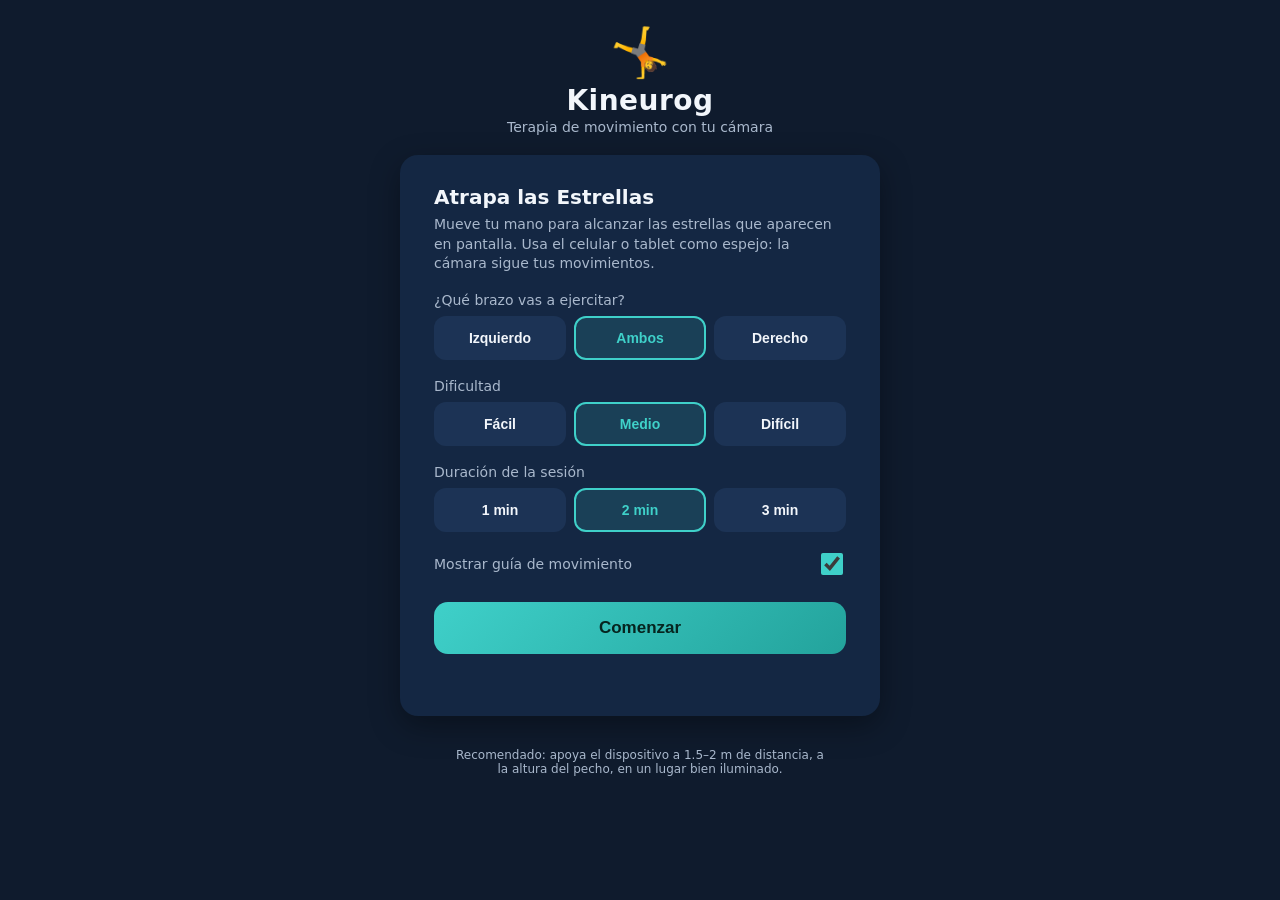
==== atrapa-estrellas/index.html @ 23242305 "Initial commit Created from https://vercel.com/new" ====
<!DOCTYPE html>
<html lang="es">
<head>
  <meta charset="UTF-8" />
  <meta name="viewport" content="width=device-width, initial-scale=1, maximum-scale=1, user-scalable=no, viewport-fit=cover" />
  <title>Kineurog · Juego de Fisioterapia</title>
  <link rel="stylesheet" href="css/style.css" />
</head>
<body>

  <!-- PANTALLA DE INICIO -->
  <section id="screen-start" class="screen active">
    <div class="brand">
      <div class="brand-logo">🤸</div>
      <h1>Kineurog</h1>
      <p class="subtitle">Terapia de movimiento con tu cámara</p>
    </div>

    <div class="panel">
      <h2>Atrapa las Estrellas</h2>
      <p class="hint">Mueve tu mano para alcanzar las estrellas que aparecen en pantalla. Usa el celular o tablet como espejo: la cámara sigue tus movimientos.</p>

      <div class="field">
        <label>¿Qué brazo vas a ejercitar?</label>
        <div class="btn-group" id="arm-group">
          <button class="opt" data-value="left">Izquierdo</button>
          <button class="opt selected" data-value="both">Ambos</button>
          <button class="opt" data-value="right">Derecho</button>
        </div>
      </div>

      <div class="field">
        <label>Dificultad</label>
        <div class="btn-group" id="difficulty-group">
          <button class="opt" data-value="easy">Fácil</button>
          <button class="opt selected" data-value="medium">Medio</button>
          <button class="opt" data-value="hard">Difícil</button>
        </div>
      </div>

      <div class="field">
        <label>Duración de la sesión</label>
        <div class="btn-group" id="duration-group">
          <button class="opt" data-value="60">1 min</button>
          <button class="opt selected" data-value="120">2 min</button>
          <button class="opt" data-value="180">3 min</button>
        </div>
      </div>

      <div class="field field-toggle">
        <label for="skeleton-toggle">Mostrar guía de movimiento</label>
        <input type="checkbox" id="skeleton-toggle" checked />
      </div>

      <button id="btn-start" class="btn-primary">Comenzar</button>
      <p id="camera-error" class="error-text"></p>
    </div>

    <p class="footer-note">Recomendado: apoya el dispositivo a 1.5–2 m de distancia, a la altura del pecho, en un lugar bien iluminado.</p>
  </section>

  <!-- PANTALLA DE JUEGO -->
  <section id="screen-game" class="screen">
    <div class="camera-wrap">
      <video id="video" playsinline autoplay muted></video>
      <canvas id="overlay"></canvas>
      <div id="loading-overlay" class="loading-overlay">
        <div class="spinner"></div>
        <p id="loading-text">Preparando la cámara…</p>
      </div>
      <div id="countdown" class="countdown hidden"></div>
    </div>

    <div class="hud">
      <div class="hud-item">
        <span class="hud-label">Puntos</span>
        <span id="hud-score" class="hud-value">0</span>
      </div>
      <div class="hud-item">
        <span class="hud-label">Aciertos</span>
        <span id="hud-hits" class="hud-value">0</span>
      </div>
      <div class="hud-item">
        <span class="hud-label">Tiempo</span>
        <span id="hud-time" class="hud-value">0:00</span>
      </div>
      <button id="btn-quit" class="btn-quit" aria-label="Salir">✕</button>
    </div>
  </section>

  <!-- PANTALLA DE RESULTADOS -->
  <section id="screen-results" class="screen">
    <div class="panel results-panel">
      <h2>¡Sesión completada!</h2>
      <div class="results-grid">
        <div class="result-card">
          <span class="result-value" id="res-score">0</span>
          <span class="result-label">Puntos</span>
        </div>
        <div class="result-card">
          <span class="result-value" id="res-accuracy">0%</span>
          <span class="result-label">Precisión</span>
        </div>
        <div class="result-card">
          <span class="result-value" id="res-hits">0</span>
          <span class="result-label">Aciertos</span>
        </div>
        <div class="result-card">
          <span class="result-value" id="res-misses">0</span>
          <span class="result-label">Fallos</span>
        </div>
        <div class="result-card wide">
          <span class="result-value" id="res-reach">0%</span>
          <span class="result-label">Amplitud de movimiento alcanzada (respecto a tu cuerpo)</span>
        </div>
      </div>
      <button id="btn-again" class="btn-primary">Jugar de nuevo</button>
      <button id="btn-menu" class="btn-secondary">Volver al menú</button>
    </div>
  </section>

  <script type="module" src="js/main.js"></script>
</body>
</html>
---- atrapa-estrellas/css/style.css ----
:root {
  --bg: #0f1b2d;
  --bg-alt: #142743;
  --primary: #3fd0c9;
  --primary-dark: #23a39c;
  --accent: #ff9f5b;
  --text: #f2f6fb;
  --text-muted: #a9b8cc;
  --success: #4ade80;
  --danger: #f87171;
  --radius: 18px;
}

* { box-sizing: border-box; }

html, body {
  margin: 0;
  padding: 0;
  height: 100%;
  background: var(--bg);
  color: var(--text);
  font-family: "Segoe UI", Roboto, system-ui, -apple-system, sans-serif;
  overflow-x: hidden;
}

body {
  min-height: 100dvh;
  display: flex;
  flex-direction: column;
}

.screen {
  display: none;
  flex-direction: column;
  align-items: center;
  min-height: 100dvh;
  width: 100%;
  padding: env(safe-area-inset-top) env(safe-area-inset-right) env(safe-area-inset-bottom) env(safe-area-inset-left);
}

.screen.active {
  display: flex;
}

/* ---------- Start screen ---------- */

.brand {
  text-align: center;
  margin-top: 28px;
}

.brand-logo {
  font-size: 48px;
  line-height: 1;
}

.brand h1 {
  margin: 8px 0 2px;
  font-size: 28px;
  letter-spacing: 0.5px;
}

.subtitle {
  margin: 0;
  color: var(--text-muted);
  font-size: 14px;
}

.panel {
  width: 100%;
  max-width: 480px;
  background: var(--bg-alt);
  border-radius: var(--radius);
  padding: 22px 20px 26px;
  margin: 20px 16px;
  box-shadow: 0 10px 30px rgba(0, 0, 0, 0.35);
}

.panel h2 {
  margin: 0 0 6px;
  font-size: 20px;
}

.hint {
  color: var(--text-muted);
  font-size: 14px;
  line-height: 1.4;
  margin: 0 0 18px;
}

.field {
  margin-bottom: 18px;
}

.field label {
  display: block;
  font-size: 14px;
  color: var(--text-muted);
  margin-bottom: 8px;
}

.field-toggle {
  display: flex;
  align-items: center;
  justify-content: space-between;
}

.field-toggle label {
  margin: 0;
}

.field-toggle input[type="checkbox"] {
  width: 22px;
  height: 22px;
  accent-color: var(--primary);
}

.btn-group {
  display: flex;
  gap: 8px;
}

.opt {
  flex: 1;
  padding: 12px 6px;
  border-radius: 12px;
  border: 2px solid transparent;
  background: #1c3355;
  color: var(--text);
  font-size: 14px;
  font-weight: 600;
  cursor: pointer;
  transition: background 0.15s, border-color 0.15s;
}

.opt.selected {
  background: rgba(63, 208, 201, 0.15);
  border-color: var(--primary);
  color: var(--primary);
}

.btn-primary {
  width: 100%;
  padding: 16px;
  border: none;
  border-radius: 14px;
  background: linear-gradient(135deg, var(--primary), var(--primary-dark));
  color: #06251f;
  font-size: 17px;
  font-weight: 700;
  cursor: pointer;
  margin-top: 6px;
}

.btn-primary:active {
  transform: scale(0.98);
}

.btn-secondary {
  width: 100%;
  padding: 14px;
  border: 2px solid #2a4468;
  border-radius: 14px;
  background: transparent;
  color: var(--text-muted);
  font-size: 15px;
  font-weight: 600;
  cursor: pointer;
  margin-top: 10px;
}

.error-text {
  color: var(--danger);
  font-size: 13px;
  text-align: center;
  min-height: 18px;
  margin: 10px 0 0;
}

.footer-note {
  color: var(--text-muted);
  font-size: 12px;
  text-align: center;
  max-width: 420px;
  padding: 0 20px 24px;
}

/* ---------- Game screen ---------- */

#screen-game {
  padding: 0;
  background: #000;
  position: relative;
}

.camera-wrap {
  position: relative;
  width: 100%;
  flex: 1;
  overflow: hidden;
  background: #000;
  transform: scaleX(-1);
}

#video, #overlay {
  position: absolute;
  top: 0;
  left: 0;
  width: 100%;
  height: 100%;
  object-fit: cover;
}

.loading-overlay {
  position: absolute;
  inset: 0;
  display: flex;
  flex-direction: column;
  align-items: center;
  justify-content: center;
  gap: 14px;
  background: rgba(15, 27, 45, 0.85);
  transform: scaleX(-1);
}

.loading-overlay.hidden {
  display: none;
}

.spinner {
  width: 42px;
  height: 42px;
  border: 4px solid #2a4468;
  border-top-color: var(--primary);
  border-radius: 50%;
  animation: spin 0.9s linear infinite;
}

@keyframes spin {
  to { transform: rotate(360deg); }
}

#loading-text {
  color: var(--text-muted);
  font-size: 14px;
}

.countdown {
  position: absolute;
  inset: 0;
  display: flex;
  align-items: center;
  justify-content: center;
  font-size: 110px;
  font-weight: 800;
  color: #fff;
  text-shadow: 0 4px 20px rgba(0, 0, 0, 0.6);
  transform: scaleX(-1);
  pointer-events: none;
}

.countdown.hidden {
  display: none;
}

.hud {
  position: absolute;
  top: env(safe-area-inset-top, 0);
  left: 0;
  right: 0;
  display: flex;
  align-items: center;
  gap: 10px;
  padding: 12px 14px;
  z-index: 5;
}

.hud-item {
  background: rgba(15, 27, 45, 0.65);
  backdrop-filter: blur(6px);
  border-radius: 12px;
  padding: 8px 14px;
  display: flex;
  flex-direction: column;
  align-items: center;
  min-width: 62px;
}

.hud-label {
  font-size: 10px;
  text-transform: uppercase;
  color: var(--text-muted);
  letter-spacing: 0.5px;
}

.hud-value {
  font-size: 18px;
  font-weight: 700;
}

.btn-quit {
  margin-left: auto;
  width: 40px;
  height: 40px;
  border-radius: 50%;
  border: none;
  background: rgba(248, 113, 113, 0.2);
  color: #f87171;
  font-size: 18px;
  cursor: pointer;
}

/* ---------- Results screen ---------- */

#screen-results {
  justify-content: center;
}

.results-panel {
  text-align: center;
}

.results-grid {
  display: grid;
  grid-template-columns: 1fr 1fr;
  gap: 12px;
  margin: 18px 0 22px;
}

.result-card {
  background: #1c3355;
  border-radius: 14px;
  padding: 16px 10px;
  display: flex;
  flex-direction: column;
  gap: 4px;
}

.result-card.wide {
  grid-column: 1 / -1;
}

.result-value {
  font-size: 26px;
  font-weight: 800;
  color: var(--primary);
}

.result-label {
  font-size: 12px;
  color: var(--text-muted);
}

@media (min-width: 700px) {
  .panel { padding: 30px 34px 34px; }
}
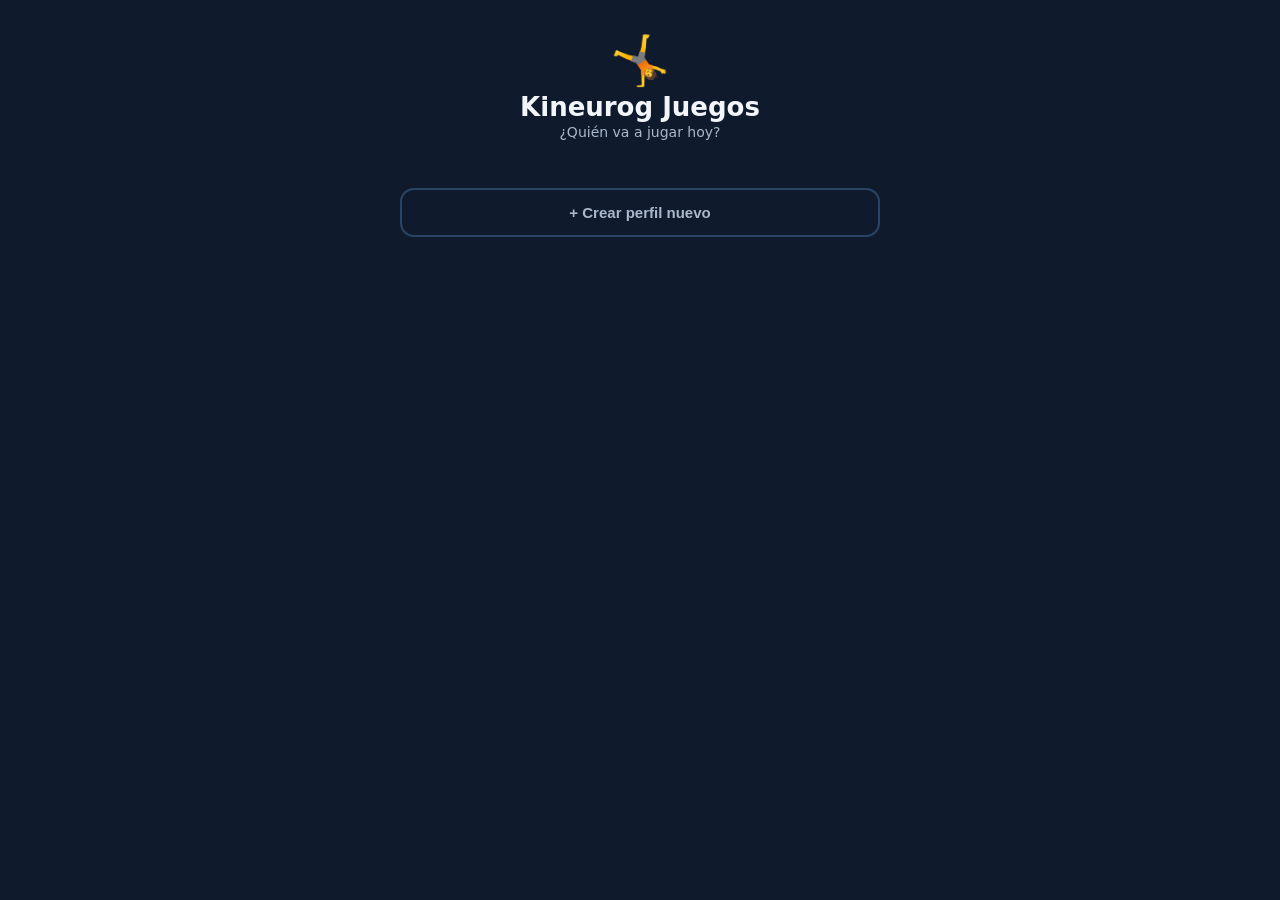
==== commit 9143aa79: "Calibrar precisión de seguimiento de cámara en ambos juegos - Agrega un One Euro Filter compartido (" ====
--- a/atrapa-estrellas/index.html
+++ b/atrapa-estrellas/index.html
@@ -10,6 +10,7 @@
 
   <!-- PANTALLA DE INICIO -->
   <section id="screen-start" class="screen active">
+    <a href="../" class="back-link">← Catálogo</a>
     <div class="brand">
       <div class="brand-logo">🤸</div>
       <h1>Kineurog</h1>
@@ -69,6 +70,7 @@
         <p id="loading-text">Preparando la cámara…</p>
       </div>
       <div id="countdown" class="countdown hidden"></div>
+      <div id="tracking-hint" class="tracking-hint hidden">No te vemos bien: alejate un poco y buscá más luz</div>
     </div>
 
     <div class="hud">
--- a/atrapa-estrellas/css/style.css
+++ b/atrapa-estrellas/css/style.css
@@ -42,11 +42,19 @@
   display: flex;
 }
 
+.back-link {
+  align-self: flex-start;
+  margin: 16px 0 0 16px;
+  color: var(--text-muted);
+  text-decoration: none;
+  font-size: 13px;
+}
+
 /* ---------- Start screen ---------- */
 
 .brand {
   text-align: center;
-  margin-top: 28px;
+  margin-top: 12px;
 }
 
 .brand-logo {
@@ -260,6 +268,30 @@
 }
 
 .countdown.hidden {
+  display: none;
+}
+
+.tracking-hint {
+  position: absolute;
+  left: 16px;
+  right: 16px;
+  bottom: 18px;
+  transform: scaleX(-1);
+  pointer-events: none;
+  z-index: 4;
+  text-align: center;
+  color: #fff;
+  background: rgba(15, 27, 45, 0.85);
+  border: 1px solid rgba(248, 113, 113, 0.6);
+  border-radius: 999px;
+  padding: 8px 16px;
+  font-size: 13px;
+  margin: 0 auto;
+  width: fit-content;
+  max-width: calc(100% - 32px);
+}
+
+.tracking-hint.hidden {
   display: none;
 }
 
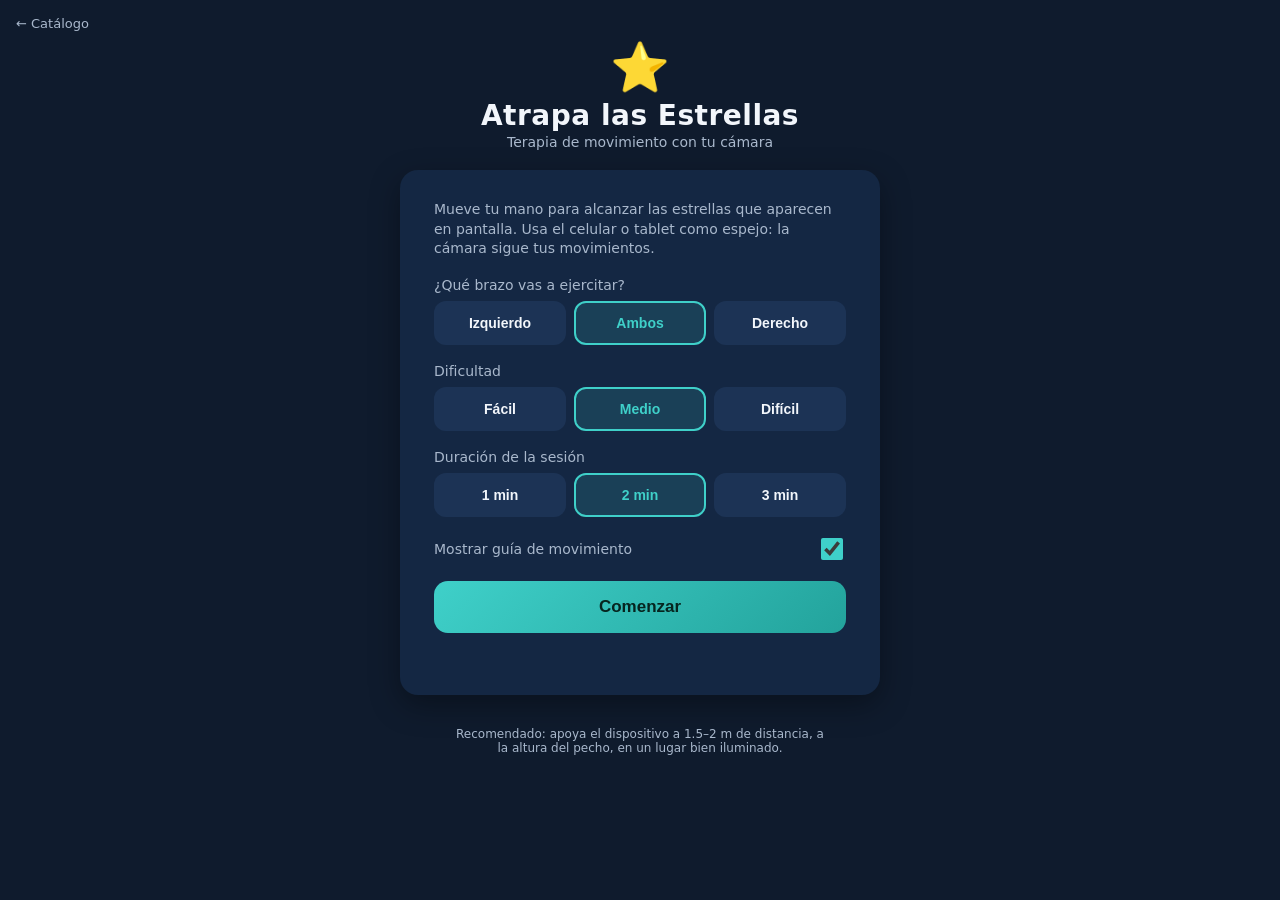
==== commit 4b80d65c: "Perfeccionar Atrapa las Estrellas y activar el catálogo completo (10 juegos) Atrapa las Estrellas: -" ====
--- a/atrapa-estrellas/index.html
+++ b/atrapa-estrellas/index.html
@@ -3,8 +3,9 @@
 <head>
   <meta charset="UTF-8" />
   <meta name="viewport" content="width=device-width, initial-scale=1, maximum-scale=1, user-scalable=no, viewport-fit=cover" />
-  <title>Kineurog · Juego de Fisioterapia</title>
-  <link rel="stylesheet" href="css/style.css" />
+  <title>Atrapa las Estrellas · Kineurog</title>
+  <link rel="stylesheet" href="../shared/css/theme.css" />
+  <link rel="stylesheet" href="../shared/css/game-screen.css" />
 </head>
 <body>
 
@@ -12,14 +13,14 @@
   <section id="screen-start" class="screen active">
     <a href="../" class="back-link">← Catálogo</a>
     <div class="brand">
-      <div class="brand-logo">🤸</div>
-      <h1>Kineurog</h1>
+      <div class="brand-logo">⭐</div>
+      <h1>Atrapa las Estrellas</h1>
       <p class="subtitle">Terapia de movimiento con tu cámara</p>
     </div>
 
     <div class="panel">
-      <h2>Atrapa las Estrellas</h2>
       <p class="hint">Mueve tu mano para alcanzar las estrellas que aparecen en pantalla. Usa el celular o tablet como espejo: la cámara sigue tus movimientos.</p>
+      <p id="intro-tip" class="intro-tip hidden"></p>
 
       <div class="field">
         <label>¿Qué brazo vas a ejercitar?</label>
@@ -53,7 +54,7 @@
         <input type="checkbox" id="skeleton-toggle" checked />
       </div>
 
-      <button id="btn-start" class="btn-primary">Comenzar</button>
+      <button id="btn-start" class="btn-primary" style="width:100%">Comenzar</button>
       <p id="camera-error" class="error-text"></p>
     </div>
 
@@ -70,6 +71,7 @@
         <p id="loading-text">Preparando la cámara…</p>
       </div>
       <div id="countdown" class="countdown hidden"></div>
+      <div id="combo-badge" class="combo-badge"></div>
       <div id="tracking-hint" class="tracking-hint hidden">No te vemos bien: alejate un poco y buscá más luz</div>
     </div>
 
@@ -111,13 +113,17 @@
           <span class="result-value" id="res-misses">0</span>
           <span class="result-label">Fallos</span>
         </div>
+        <div class="result-card">
+          <span class="result-value" id="res-combo">0</span>
+          <span class="result-label">Mejor combo</span>
+        </div>
         <div class="result-card wide">
           <span class="result-value" id="res-reach">0%</span>
           <span class="result-label">Amplitud de movimiento alcanzada (respecto a tu cuerpo)</span>
         </div>
       </div>
-      <button id="btn-again" class="btn-primary">Jugar de nuevo</button>
-      <button id="btn-menu" class="btn-secondary">Volver al menú</button>
+      <button id="btn-again" class="btn-primary" style="width:100%">Jugar de nuevo</button>
+      <button id="btn-menu" class="btn-secondary" style="width:100%; margin-top:10px;">Volver al menú</button>
     </div>
   </section>
 
--- a/shared/css/theme.css
+++ b/shared/css/theme.css
@@ -0,0 +1,53 @@
+:root {
+  --bg: #0f1b2d;
+  --bg-alt: #142743;
+  --card: #1c3355;
+  --primary: #3fd0c9;
+  --primary-dark: #23a39c;
+  --accent: #ff9f5b;
+  --text: #f2f6fb;
+  --text-muted: #a9b8cc;
+  --success: #4ade80;
+  --danger: #f87171;
+  --radius: 18px;
+}
+
+* {
+  box-sizing: border-box;
+}
+
+html,
+body {
+  margin: 0;
+  padding: 0;
+  min-height: 100dvh;
+  background: var(--bg);
+  color: var(--text);
+  font-family: "Segoe UI", Roboto, system-ui, -apple-system, sans-serif;
+}
+
+.btn-primary {
+  padding: 16px;
+  border: none;
+  border-radius: 14px;
+  background: linear-gradient(135deg, var(--primary), var(--primary-dark));
+  color: #06251f;
+  font-size: 17px;
+  font-weight: 700;
+  cursor: pointer;
+}
+
+.btn-primary:active {
+  transform: scale(0.98);
+}
+
+.btn-secondary {
+  padding: 14px;
+  border: 2px solid #2a4468;
+  border-radius: 14px;
+  background: transparent;
+  color: var(--text-muted);
+  font-size: 15px;
+  font-weight: 600;
+  cursor: pointer;
+}
--- a/shared/css/game-screen.css
+++ b/shared/css/game-screen.css
@@ -0,0 +1,428 @@
+/* Shared chrome for every camera minigame: start screen, game screen (camera,
+   HUD, countdown, tracking hint) and results screen. Game-specific colors and
+   one-off elements stay in each game's own stylesheet; this file only holds
+   what's identical across games. Depends on the CSS vars from theme.css. */
+
+* {
+  box-sizing: border-box;
+}
+
+html,
+body {
+  margin: 0;
+  padding: 0;
+  height: 100%;
+  overflow-x: hidden;
+}
+
+body {
+  min-height: 100dvh;
+  display: flex;
+  flex-direction: column;
+}
+
+.screen {
+  display: none;
+  flex-direction: column;
+  align-items: center;
+  min-height: 100dvh;
+  width: 100%;
+  padding: env(safe-area-inset-top) env(safe-area-inset-right) env(safe-area-inset-bottom) env(safe-area-inset-left);
+}
+
+.screen.active {
+  display: flex;
+}
+
+.back-link {
+  align-self: flex-start;
+  margin: 16px 0 0 16px;
+  color: var(--text-muted);
+  text-decoration: none;
+  font-size: 13px;
+}
+
+/* ---------- Start screen ---------- */
+
+.brand {
+  text-align: center;
+  margin-top: 12px;
+}
+
+.brand-logo {
+  font-size: 48px;
+  line-height: 1;
+}
+
+.brand h1 {
+  margin: 8px 0 2px;
+  font-size: 28px;
+  letter-spacing: 0.5px;
+}
+
+.subtitle {
+  margin: 0;
+  color: var(--text-muted);
+  font-size: 14px;
+}
+
+.panel {
+  width: 100%;
+  max-width: 480px;
+  background: var(--bg-alt);
+  border-radius: var(--radius);
+  padding: 22px 20px 26px;
+  margin: 20px 16px;
+  box-shadow: 0 10px 30px rgba(0, 0, 0, 0.35);
+}
+
+.panel h2 {
+  margin: 0 0 6px;
+  font-size: 20px;
+}
+
+.btn-group {
+  display: flex;
+  gap: 8px;
+}
+
+.opt {
+  flex: 1;
+  padding: 12px 6px;
+  border-radius: 12px;
+  border: 2px solid transparent;
+  background: #1c3355;
+  color: var(--text);
+  font-size: 14px;
+  font-weight: 600;
+  cursor: pointer;
+  transition: background 0.15s, border-color 0.15s;
+}
+
+.opt.selected {
+  background: rgba(63, 208, 201, 0.15);
+  border-color: var(--primary);
+  color: var(--primary);
+}
+
+.hint {
+  color: var(--text-muted);
+  font-size: 14px;
+  line-height: 1.4;
+  margin: 0 0 18px;
+}
+
+.intro-tip.hidden {
+  display: none;
+}
+
+.intro-tip {
+  background: rgba(63, 208, 201, 0.12);
+  border: 1px solid rgba(63, 208, 201, 0.35);
+  border-radius: 12px;
+  padding: 10px 14px;
+  font-size: 13px;
+  color: var(--text);
+  margin: 0 0 18px;
+  line-height: 1.4;
+}
+
+.field {
+  margin-bottom: 18px;
+}
+
+.field label {
+  display: block;
+  font-size: 14px;
+  color: var(--text-muted);
+  margin-bottom: 8px;
+}
+
+.field-toggle {
+  display: flex;
+  align-items: center;
+  justify-content: space-between;
+}
+
+.field-toggle label {
+  margin: 0;
+}
+
+.field-toggle input[type="checkbox"] {
+  width: 22px;
+  height: 22px;
+  accent-color: var(--primary);
+}
+
+.error-text {
+  color: var(--danger);
+  font-size: 13px;
+  text-align: center;
+  min-height: 18px;
+  margin: 10px 0 0;
+}
+
+.footer-note {
+  color: var(--text-muted);
+  font-size: 12px;
+  text-align: center;
+  max-width: 420px;
+  padding: 0 20px 24px;
+}
+
+/* ---------- Game screen ---------- */
+
+#screen-game {
+  padding: 0;
+  background: #000;
+  position: relative;
+}
+
+.camera-wrap {
+  position: relative;
+  width: 100%;
+  flex: 1;
+  overflow: hidden;
+  background: #000;
+  transform: scaleX(-1);
+  transition: box-shadow 0.25s;
+}
+
+#video,
+#overlay {
+  position: absolute;
+  top: 0;
+  left: 0;
+  width: 100%;
+  height: 100%;
+  object-fit: cover;
+}
+
+.loading-overlay {
+  position: absolute;
+  inset: 0;
+  display: flex;
+  flex-direction: column;
+  align-items: center;
+  justify-content: center;
+  gap: 14px;
+  background: rgba(15, 27, 45, 0.85);
+  transform: scaleX(-1);
+}
+
+.loading-overlay.hidden {
+  display: none;
+}
+
+.spinner {
+  width: 42px;
+  height: 42px;
+  border: 4px solid #2a4468;
+  border-top-color: var(--primary);
+  border-radius: 50%;
+  animation: spin 0.9s linear infinite;
+}
+
+@keyframes spin {
+  to {
+    transform: rotate(360deg);
+  }
+}
+
+#loading-text {
+  color: var(--text-muted);
+  font-size: 14px;
+}
+
+.countdown {
+  position: absolute;
+  inset: 0;
+  display: flex;
+  align-items: center;
+  justify-content: center;
+  font-size: 110px;
+  font-weight: 800;
+  color: #fff;
+  text-shadow: 0 4px 20px rgba(0, 0, 0, 0.6);
+  transform: scaleX(-1);
+  pointer-events: none;
+}
+
+.countdown.hidden {
+  display: none;
+}
+
+.phase-banner {
+  position: absolute;
+  top: 30%;
+  left: 0;
+  right: 0;
+  display: flex;
+  justify-content: center;
+  pointer-events: none;
+  transform: scaleX(-1);
+}
+
+.phase-banner.hidden {
+  display: none;
+}
+
+.phase-banner span {
+  padding: 14px 28px;
+  border-radius: 999px;
+  font-size: 26px;
+  font-weight: 800;
+  color: #fff;
+  background: rgba(15, 27, 45, 0.55);
+}
+
+.phase-banner.move span {
+  box-shadow: inset 0 0 0 3px rgba(63, 208, 201, 0.8);
+}
+
+.phase-banner.freeze span {
+  box-shadow: inset 0 0 0 3px rgba(248, 113, 113, 0.85);
+}
+
+.tracking-hint {
+  position: absolute;
+  left: 16px;
+  right: 16px;
+  bottom: 18px;
+  transform: scaleX(-1);
+  pointer-events: none;
+  z-index: 4;
+  text-align: center;
+  color: #fff;
+  background: rgba(15, 27, 45, 0.85);
+  border: 1px solid rgba(248, 113, 113, 0.6);
+  border-radius: 999px;
+  padding: 8px 16px;
+  font-size: 13px;
+  margin: 0 auto;
+  width: fit-content;
+  max-width: calc(100% - 32px);
+}
+
+.tracking-hint.hidden {
+  display: none;
+}
+
+.hud {
+  position: absolute;
+  top: env(safe-area-inset-top, 0);
+  left: 0;
+  right: 0;
+  display: flex;
+  align-items: center;
+  gap: 10px;
+  padding: 12px 14px;
+  z-index: 5;
+}
+
+.hud-item {
+  background: rgba(15, 27, 45, 0.65);
+  backdrop-filter: blur(6px);
+  border-radius: 12px;
+  padding: 8px 14px;
+  display: flex;
+  flex-direction: column;
+  align-items: center;
+  min-width: 62px;
+}
+
+.hud-label {
+  font-size: 10px;
+  text-transform: uppercase;
+  color: var(--text-muted);
+  letter-spacing: 0.5px;
+}
+
+.hud-value {
+  font-size: 18px;
+  font-weight: 700;
+}
+
+.combo-badge {
+  position: absolute;
+  top: 64px;
+  left: 0;
+  right: 0;
+  margin: 0 auto;
+  width: fit-content;
+  transform: scaleX(-1);
+  padding: 6px 16px;
+  border-radius: 999px;
+  background: linear-gradient(135deg, var(--accent), #ff5b8d);
+  color: #2a0a12;
+  font-weight: 800;
+  font-size: 14px;
+  z-index: 5;
+  opacity: 0;
+  transition: opacity 0.2s;
+  pointer-events: none;
+  white-space: nowrap;
+}
+
+.combo-badge.visible {
+  opacity: 1;
+}
+
+.btn-quit {
+  margin-left: auto;
+  width: 40px;
+  height: 40px;
+  border-radius: 50%;
+  border: none;
+  background: rgba(248, 113, 113, 0.2);
+  color: #f87171;
+  font-size: 18px;
+  cursor: pointer;
+}
+
+/* ---------- Results screen ---------- */
+
+#screen-results {
+  justify-content: center;
+}
+
+.results-panel {
+  text-align: center;
+}
+
+.results-grid {
+  display: grid;
+  grid-template-columns: 1fr 1fr;
+  gap: 12px;
+  margin: 18px 0 22px;
+}
+
+.result-card {
+  background: #1c3355;
+  border-radius: 14px;
+  padding: 16px 10px;
+  display: flex;
+  flex-direction: column;
+  gap: 4px;
+}
+
+.result-card.wide {
+  grid-column: 1 / -1;
+}
+
+.result-value {
+  font-size: 26px;
+  font-weight: 800;
+  color: var(--primary);
+}
+
+.result-label {
+  font-size: 12px;
+  color: var(--text-muted);
+}
+
+@media (min-width: 700px) {
+  .panel {
+    padding: 30px 34px 34px;
+  }
+}
